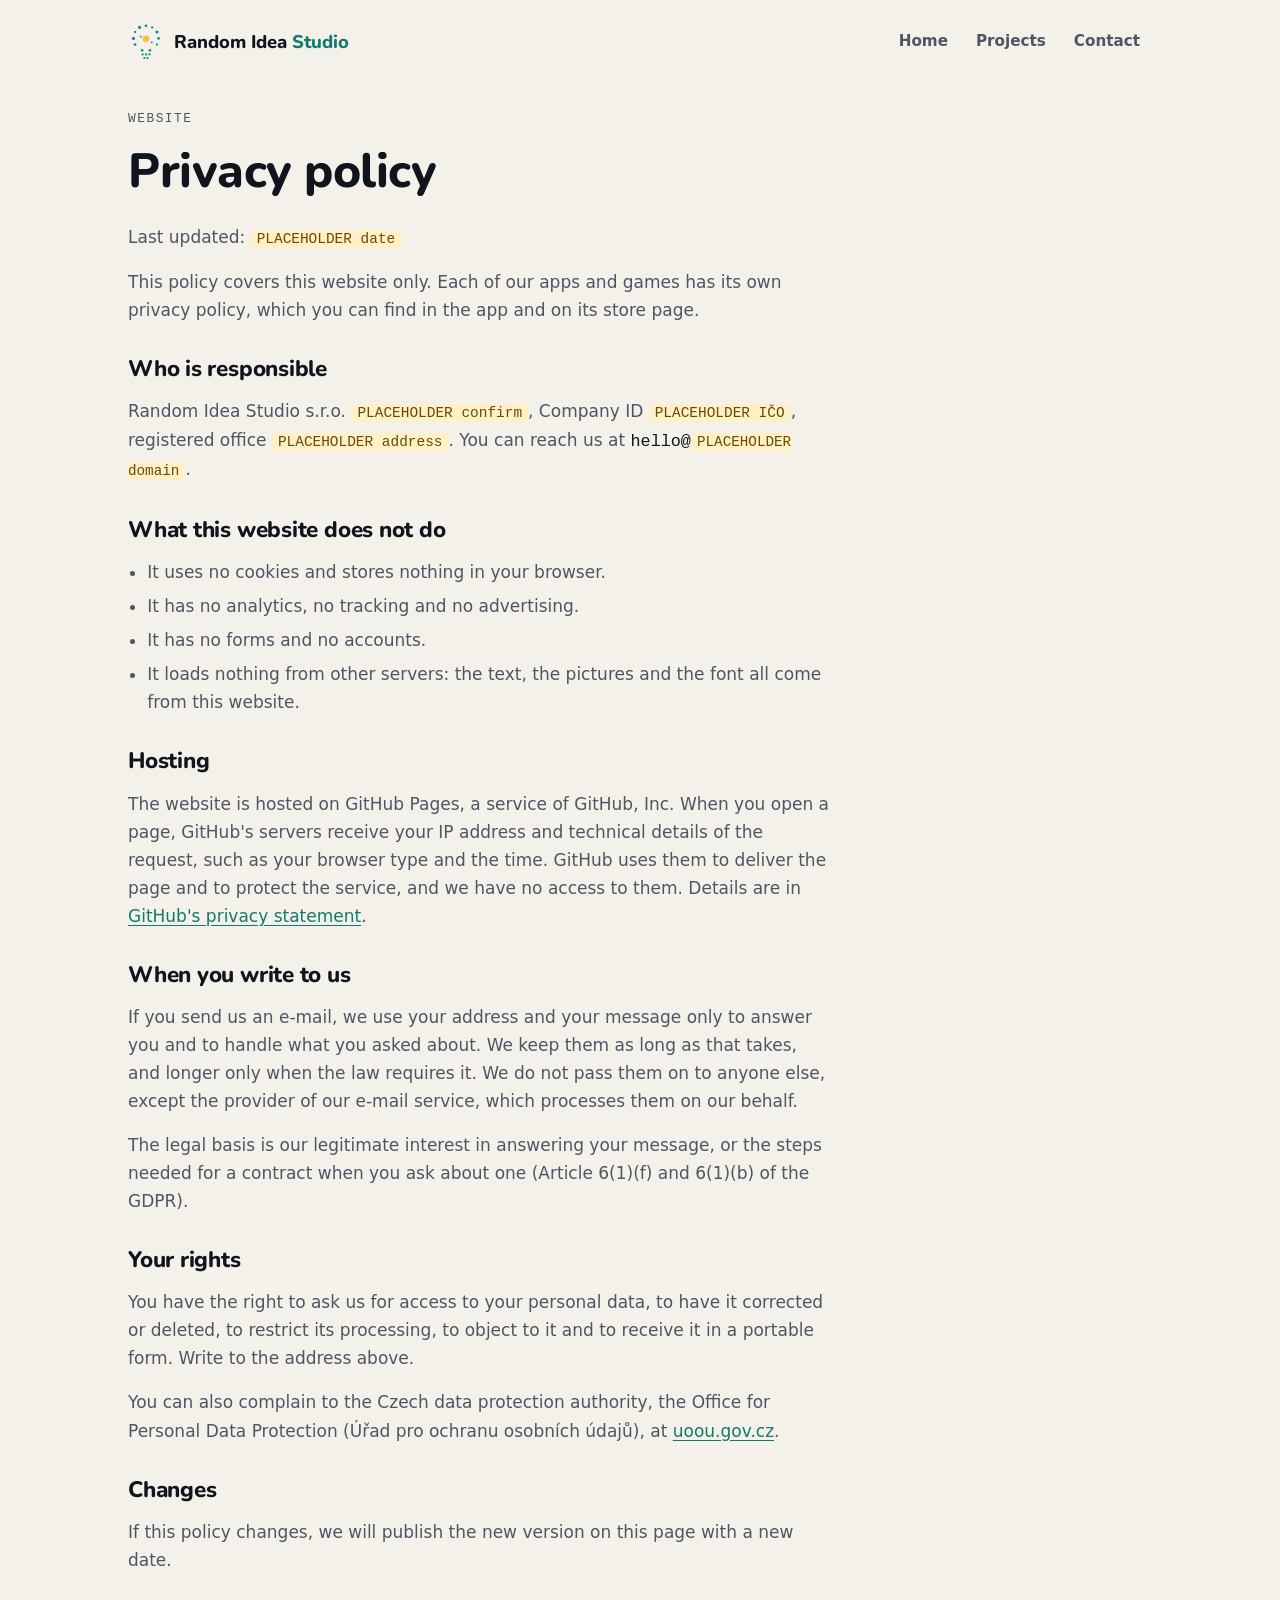
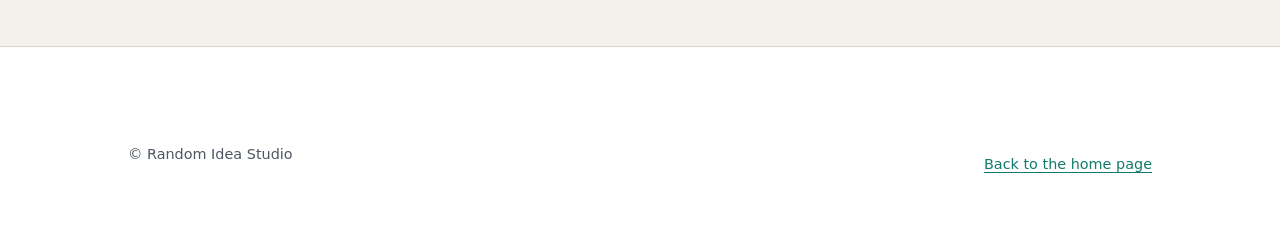
==== privacy.html @ 7c10977e "Add the studio website: home page, privacy policy, self-contained check" ====
<!doctype html>
<html lang="en">
<head>
<meta charset="utf-8">
<meta name="viewport" content="width=device-width, initial-scale=1, viewport-fit=cover">
<title>Privacy policy · Random Idea Studio</title>
<meta name="description" content="How the Random Idea Studio website handles personal data.">
<meta name="theme-color" content="#10141C">
<link rel="icon" href="favicon.svg" type="image/svg+xml">
<link rel="stylesheet" href="style.css">
</head>
<body>

<header class="top">
  <div class="wrap">
    <a class="brand" href="index.html" aria-label="Random Idea Studio, home page">
      <svg viewBox="260 200 504 630" aria-hidden="true">
        <g class="dots"><circle cx="320" cy="560" r="24"/><circle cx="292" cy="452" r="28"/><circle cx="320" cy="340" r="20"/><circle cx="400" cy="260" r="28"/><circle cx="512" cy="232" r="24"/><circle cx="620" cy="260" r="20"/><circle cx="704" cy="340" r="28"/><circle cx="732" cy="452" r="24"/><circle cx="704" cy="560" r="20"/><circle cx="444" cy="660" r="24"/><circle cx="580" cy="660" r="24"/><circle cx="452" cy="732" r="20"/><circle cx="512" cy="732" r="20"/><circle cx="572" cy="732" r="20"/><circle cx="484" cy="796" r="20"/><circle cx="540" cy="796" r="20"/><circle cx="420" cy="420" r="16"/><circle cx="612" cy="524" r="16"/></g>
        <circle class="core" cx="512" cy="460" r="60"/>
      </svg>
      <span>Random Idea <b>Studio</b></span>
    </a>
    <nav aria-label="Main">
      <ul>
        <li><a href="index.html">Home</a></li>
        <li><a href="index.html#projects">Projects</a></li>
        <li><a href="index.html#contact">Contact</a></li>
      </ul>
    </nav>
  </div>
</header>

<main class="doc">
  <div class="wrap">
    <div class="prose">
      <p class="eyebrow">Website</p>
      <h1>Privacy policy</h1>
      <p>Last updated: <span class="pending">PLACEHOLDER date</span></p>
      <p>This policy covers this website only. Each of our apps and games has its own privacy policy, which you can find in the app and on its store page.</p>

      <h2>Who is responsible</h2>
      <p>Random Idea Studio s.r.o. <span class="pending">PLACEHOLDER confirm</span>, Company ID <span class="pending">PLACEHOLDER IČO</span>, registered office <span class="pending">PLACEHOLDER address</span>. You can reach us at <span class="mail">hello@<span class="pending">PLACEHOLDER domain</span></span>.</p>

      <h2>What this website does not do</h2>
      <ul>
        <li>It uses no cookies and stores nothing in your browser.</li>
        <li>It has no analytics, no tracking and no advertising.</li>
        <li>It has no forms and no accounts.</li>
        <li>It loads nothing from other servers: the text, the pictures and the font all come from this website.</li>
      </ul>

      <h2>Hosting</h2>
      <p>The website is hosted on GitHub Pages, a service of GitHub, Inc. When you open a page, GitHub's servers receive your IP address and technical details of the request, such as your browser type and the time. GitHub uses them to deliver the page and to protect the service, and we have no access to them. Details are in <a href="https://docs.github.com/en/site-policy/privacy-policies/github-general-privacy-statement">GitHub's privacy statement</a>.</p>

      <h2>When you write to us</h2>
      <p>If you send us an e-mail, we use your address and your message only to answer you and to handle what you asked about. We keep them as long as that takes, and longer only when the law requires it. We do not pass them on to anyone else, except the provider of our e-mail service, which processes them on our behalf.</p>
      <p>The legal basis is our legitimate interest in answering your message, or the steps needed for a contract when you ask about one (Article 6(1)(f) and 6(1)(b) of the GDPR).</p>

      <h2>Your rights</h2>
      <p>You have the right to ask us for access to your personal data, to have it corrected or deleted, to restrict its processing, to object to it and to receive it in a portable form. Write to the address above.</p>
      <p>You can also complain to the Czech data protection authority, the Office for Personal Data Protection (Úřad pro ochranu osobních údajů), at <a href="https://uoou.gov.cz">uoou.gov.cz</a>.</p>

      <h2>Changes</h2>
      <p>If this policy changes, we will publish the new version on this page with a new date.</p>
    </div>
  </div>
</main>

<footer>
  <div class="wrap">
    <div class="fine">
      <span>© Random Idea Studio</span>
      <span><a href="index.html">Back to the home page</a></span>
    </div>
  </div>
</footer>

</body>
</html>
---- style.css ----
/* Random Idea Studio website. Plain CSS, no build step, no external resources.
   Colours from Branding/README.md. Dark by default, light when the system asks for it. */

@font-face {
  font-family: "Nunito Studio";
  src: url("fonts/nunito-800.woff") format("woff");
  font-weight: 800;
  font-style: normal;
  font-display: swap;
}

:root {
  --bg: #10141C;
  --surface: #171D29;
  --surface-2: #1E2533;
  --fg: #F4F1EA;
  --muted: #A9B0BC;
  --line: #2A3242;
  --teal: #3FD6C1;
  --teal-ink: #3FD6C1;
  --core: #FFC145;
  --mark-dot: #3FD6C1;
  --pending: #3A3220;
  --pending-fg: #FFD27A;
  --f-display: "Nunito Studio", "Segoe UI", system-ui, -apple-system, Roboto, Arial, sans-serif;
  --f-body: system-ui, -apple-system, "Segoe UI", Roboto, "Helvetica Neue", Arial, sans-serif;
  --f-mono: ui-monospace, "Cascadia Mono", "SF Mono", Consolas, "Liberation Mono", monospace;
  color-scheme: dark;
}
@media (prefers-color-scheme: light) {
  :root {
    --bg: #F4F1EA; --surface: #FFFFFF; --surface-2: #ECE8DE; --fg: #10141C; --muted: #4E5663;
    --line: #DAD5C8; --teal-ink: #137A6D; --mark-dot: #178F80;
    --pending: #FFF0C7; --pending-fg: #6B4A00;
    color-scheme: light;
  }
}

* { box-sizing: border-box; }
html { scroll-behavior: smooth; -webkit-text-size-adjust: 100%; }
@media (prefers-reduced-motion: reduce) { html { scroll-behavior: auto; } }
body {
  margin: 0;
  background: var(--bg); color: var(--fg);
  font-family: var(--f-body); font-size: 1.0625rem; line-height: 1.65;
  -webkit-font-smoothing: antialiased;
}
img, svg { max-width: 100%; }
.wrap {
  max-width: 68rem; margin: 0 auto;
  padding-left: max(16px, env(safe-area-inset-left, 0px));
  padding-right: max(16px, env(safe-area-inset-right, 0px));
}
@media (min-width: 720px) {
  .wrap { padding-left: max(32px, env(safe-area-inset-left, 0px)); padding-right: max(32px, env(safe-area-inset-right, 0px)); }
}
h1, h2, h3 { font-family: var(--f-display); font-weight: 800; line-height: 1.12; margin: 0; text-wrap: balance; letter-spacing: -0.01em; }
h1 { font-size: clamp(2.4rem, 6vw, 4rem); }
h2 { font-size: clamp(1.75rem, 3.6vw, 2.5rem); }
h3 { font-size: 1.3rem; }
p { margin: 0; }
a { color: var(--teal-ink); text-underline-offset: 3px; }
a:focus-visible { outline: 3px solid var(--core); outline-offset: 3px; border-radius: 4px; }
.eyebrow { font-family: var(--f-mono); font-size: 0.8rem; letter-spacing: 0.12em; text-transform: uppercase; color: var(--teal-ink); }
.lede { font-size: 1.2rem; color: var(--muted); max-width: 38rem; }
.prose { max-width: 40rem; display: grid; gap: 1rem; }
.prose p, .prose li { color: var(--muted); }
.prose strong { color: var(--fg); }
.pending { background: var(--pending); color: var(--pending-fg); padding: 1px 6px; border-radius: 4px; font-family: var(--f-mono); font-size: 0.85em; }

/* Header */
header.top { padding-block: 20px; }
header.top .wrap { display: flex; align-items: center; justify-content: space-between; gap: 16px; flex-wrap: wrap; }
.brand { display: flex; align-items: center; gap: 10px; text-decoration: none; color: var(--fg); font-family: var(--f-display); font-weight: 800; font-size: 1.15rem; min-height: 44px; }
.brand svg { width: 36px; height: 36px; }
.brand b { color: var(--teal-ink); }
nav ul { list-style: none; margin: 0; padding: 0; display: flex; gap: 4px; flex-wrap: wrap; }
nav a { display: inline-flex; align-items: center; min-height: 44px; padding: 0 12px; border-radius: 999px; color: var(--muted); text-decoration: none; font-weight: 700; font-size: 0.95rem; }
nav a:hover { color: var(--fg); background: var(--surface); }

/* Hero */
.hero { padding-block: 40px 72px; }
.hero .wrap { display: grid; grid-template-columns: minmax(0, 1.25fr) minmax(0, 1fr); gap: 40px; align-items: center; }
.hero-text { display: grid; gap: 22px; min-width: 0; }
.hero h1 .hl { color: var(--teal-ink); }
.hero-mark { margin: 0; max-width: 420px; width: 100%; justify-self: center; }
.hero-mark svg { width: 100%; height: auto; display: block; overflow: visible; }
.hero-mark .dot, .brand .dots { fill: var(--mark-dot); }
.brand .core { fill: var(--core); }
.hero-mark .core { fill: var(--core); }
.hero-note { font-family: var(--f-mono); font-size: 0.8rem; color: var(--muted); text-align: center; margin-top: 8px; }
.cta { display: flex; gap: 12px; flex-wrap: wrap; }
.btn { display: inline-flex; align-items: center; min-height: 48px; padding: 0 22px; border-radius: 999px; font-weight: 700; text-decoration: none; }
.btn.primary { background: var(--teal); color: #10141C; }
.btn.ghost { border: 2px solid var(--line); color: var(--fg); }
.btn.ghost:hover { border-color: var(--teal); }
@media (max-width: 760px) {
  .hero .wrap { grid-template-columns: 1fr; }
  .hero-mark { max-width: 260px; order: -1; }
}
/* The dots start scattered and gather into the bulb once, on load. */
@media (prefers-reduced-motion: no-preference) {
  .hero-mark .dot { animation: gather 1.6s cubic-bezier(.2,.8,.2,1) both; animation-delay: var(--d, 0s); }
  .hero-mark .core { animation: glow 1.6s ease-out both; }
}
@keyframes gather { from { transform: translate(var(--x, 0), var(--y, 0)); } to { transform: translate(0, 0); } }
@keyframes glow { from { opacity: .35; } to { opacity: 1; } }

/* Sections */
section.band { padding-block: 72px; border-top: 1px solid var(--line); }
.section-head { display: grid; gap: 12px; margin-bottom: 36px; max-width: 44rem; }
.split { display: grid; grid-template-columns: minmax(0, 1fr) minmax(0, 1fr); gap: 48px; align-items: start; }
.split .section-head { margin: 0; }
@media (max-width: 860px) { .split { grid-template-columns: 1fr; gap: 32px; } }

/* Process */
.steps { list-style: none; margin: 0; padding: 0; display: grid; grid-template-columns: repeat(3, minmax(0, 1fr)); gap: 16px; }
.step { background: var(--surface); border: 1px solid var(--line); border-radius: 18px; padding: 24px; display: grid; gap: 12px; align-content: start; min-width: 0; }
.step .who { display: flex; align-items: center; gap: 10px; font-family: var(--f-mono); font-size: 0.8rem; letter-spacing: 0.08em; text-transform: uppercase; color: var(--muted); }
.step .num { width: 36px; height: 36px; border-radius: 50%; display: grid; place-items: center; font-family: var(--f-display); font-weight: 800; font-size: 1.05rem; background: var(--surface-2); color: var(--fg); border: 2px solid var(--teal); }
.step:nth-child(2) .num { background: var(--teal); color: #10141C; }
.step:nth-child(3) .num { background: linear-gradient(90deg, var(--surface-2) 50%, var(--teal) 50%); }
.step p { color: var(--muted); }
.loop-note { margin-top: 20px; color: var(--muted); font-size: 0.95rem; }
@media (max-width: 860px) { .steps { grid-template-columns: 1fr; } }

/* Where the time goes */
.focus { list-style: none; margin: 0; padding: 0; max-width: 44rem; }
.focus li { display: grid; grid-template-columns: 12px minmax(0, 1fr); gap: 16px; padding-block: 14px; border-bottom: 1px solid var(--line); }
.focus li:first-child { border-top: 1px solid var(--line); }
.focus li::before { content: ""; width: 12px; height: 12px; border-radius: 50%; background: var(--teal); margin-top: 8px; }
.focus b { display: block; font-family: var(--f-display); font-weight: 800; font-size: 1.1rem; }
.focus span { color: var(--muted); }

/* Limits */
.limits { display: grid; grid-template-columns: repeat(2, minmax(0, 1fr)); gap: 16px; margin-top: 8px; }
.limit { border-left: 3px solid var(--core); padding: 4px 0 4px 18px; min-width: 0; }
.limit b { display: block; font-family: var(--f-display); font-weight: 800; font-size: 1.1rem; margin-bottom: 4px; }
.limit span { color: var(--muted); }
@media (max-width: 720px) { .limits { grid-template-columns: 1fr; } }

/* Name */
.name-quote { font-family: var(--f-display); font-weight: 800; font-size: clamp(1.6rem, 3.4vw, 2.4rem); line-height: 1.2; max-width: 46rem; text-wrap: balance; }
.name-quote .hl { color: var(--teal-ink); }
.name-band .prose { margin-top: 28px; }

/* Projects */
.projects { list-style: none; margin: 0; padding: 0; border-top: 1px solid var(--line); }
.project { display: grid; grid-template-columns: 56px minmax(0, 15rem) minmax(0, 1fr); gap: 8px 24px; padding-block: 28px; border-bottom: 1px solid var(--line); align-items: start; }
.project .mark { width: 56px; height: 56px; display: grid; place-items: center; }
.project .mark i { display: block; border-radius: 50%; background: var(--teal); }
.project h3 { font-size: 1.35rem; }
.project .kind { font-family: var(--f-mono); font-size: 0.78rem; letter-spacing: 0.06em; text-transform: uppercase; color: var(--muted); margin-top: 6px; }
.project .status { display: inline-flex; align-items: center; gap: 6px; margin-top: 10px; font-size: 0.85rem; font-weight: 700; padding: 3px 10px; border-radius: 999px; border: 1px solid var(--line); color: var(--fg); }
.project .status::before { content: ""; width: 8px; height: 8px; border-radius: 50%; border: 2px solid var(--teal); }
.project .body { display: grid; gap: 10px; min-width: 0; }
.project .body p { color: var(--muted); }
.project .why { color: var(--fg); font-size: 0.97rem; }
.project .why b { font-family: var(--f-mono); font-size: 0.75rem; letter-spacing: 0.08em; text-transform: uppercase; color: var(--teal-ink); margin-right: 8px; }
.project .why.soon { color: var(--muted); font-style: italic; }
@media (max-width: 760px) {
  .project { grid-template-columns: 44px minmax(0, 1fr); }
  .project .mark { width: 44px; height: 44px; }
  .project .body { grid-column: 1 / -1; }
}

/* Privacy page */
.doc { padding-block: 24px 72px; }
.doc .prose { max-width: 44rem; }
.doc h1 { font-size: clamp(2rem, 5vw, 3rem); margin-bottom: 8px; }
.doc h2 { font-size: 1.4rem; margin-top: 16px; }
.doc ul { margin: 0; padding-left: 1.2rem; display: grid; gap: 6px; }

/* Footer */
footer { border-top: 1px solid var(--line); padding-block: 56px 40px; background: var(--surface); }
footer .grid { display: grid; grid-template-columns: minmax(0, 1.2fr) minmax(0, 1fr); gap: 40px; }
@media (max-width: 760px) { footer .grid { grid-template-columns: 1fr; } }
footer h2 { font-size: 1.6rem; margin-bottom: 12px; }
footer p, footer dd { color: var(--muted); }
.legal { margin: 0; display: grid; grid-template-columns: max-content minmax(0, 1fr); gap: 6px 16px; font-size: 0.95rem; }
.legal dt { font-weight: 700; }
.legal dd { margin: 0; }
.mail { font-family: var(--f-mono); font-size: 1.05rem; color: var(--fg); }
.fine { margin-top: 40px; font-size: 0.9rem; color: var(--muted); display: flex; gap: 8px 16px; flex-wrap: wrap; justify-content: space-between; }
.fine a { display: inline-flex; align-items: center; min-height: 44px; }
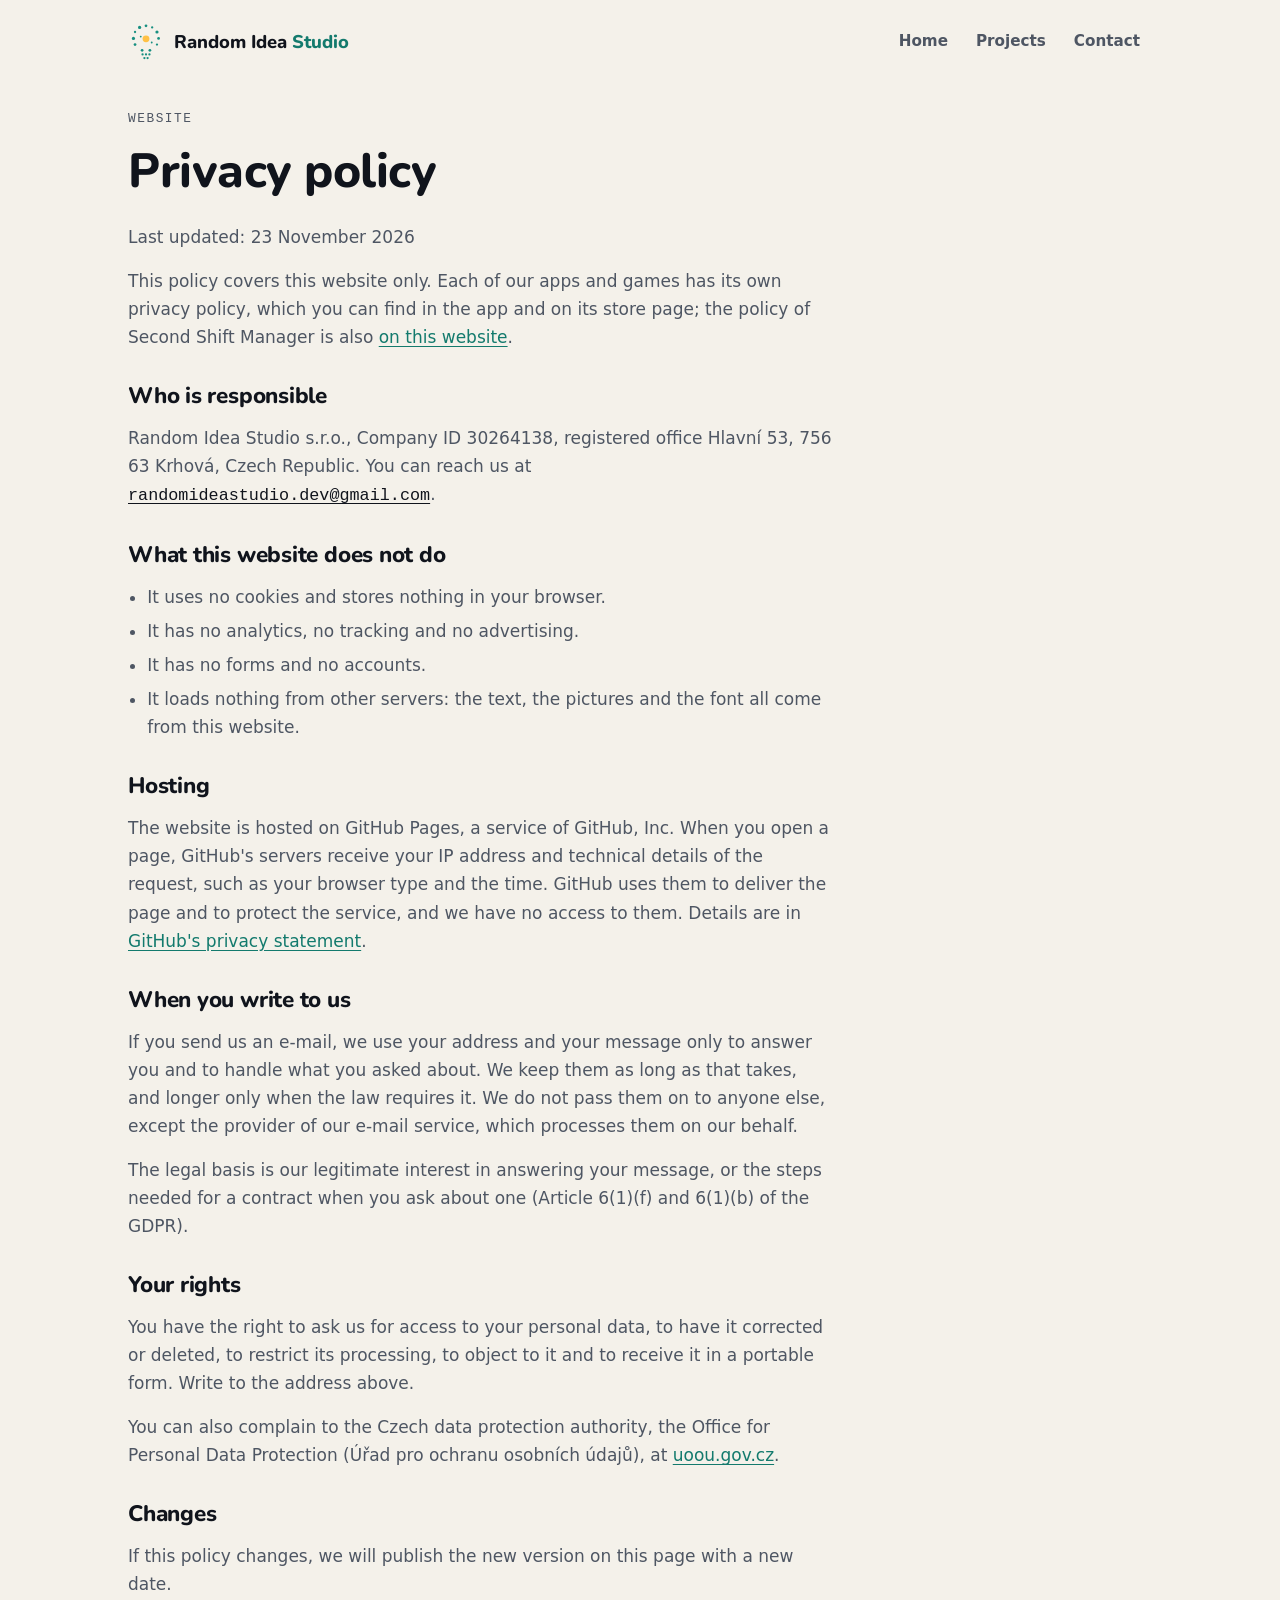
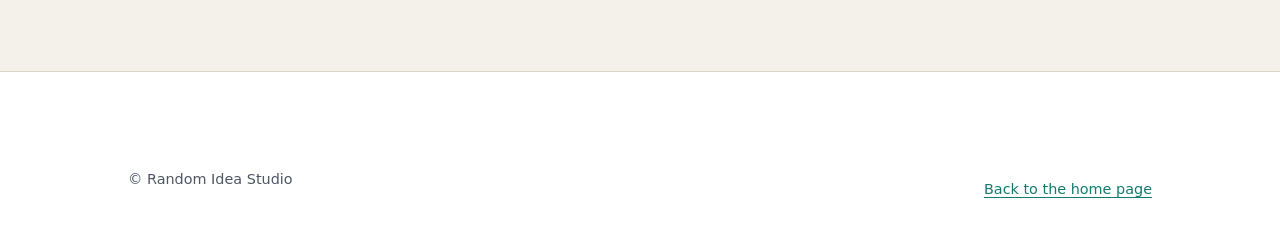
==== commit 0d044f39: "Fill in company details, contact address and the Second Shift Manager privacy page" ====
--- a/privacy.html
+++ b/privacy.html
@@ -35,11 +35,11 @@
     <div class="prose">
       <p class="eyebrow">Website</p>
       <h1>Privacy policy</h1>
-      <p>Last updated: <span class="pending">PLACEHOLDER date</span></p>
-      <p>This policy covers this website only. Each of our apps and games has its own privacy policy, which you can find in the app and on its store page.</p>
+      <p>Last updated: 23 November 2026</p>
+      <p>This policy covers this website only. Each of our apps and games has its own privacy policy, which you can find in the app and on its store page; the policy of Second Shift Manager is also <a href="second-shift-manager-privacy.html">on this website</a>.</p>
 
       <h2>Who is responsible</h2>
-      <p>Random Idea Studio s.r.o. <span class="pending">PLACEHOLDER confirm</span>, Company ID <span class="pending">PLACEHOLDER IČO</span>, registered office <span class="pending">PLACEHOLDER address</span>. You can reach us at <span class="mail">hello@<span class="pending">PLACEHOLDER domain</span></span>.</p>
+      <p>Random Idea Studio s.r.o., Company ID 30264138, registered office Hlavní 53, 756 63 Krhová, Czech Republic. You can reach us at <a class="mail" href="mailto:randomideastudio.dev@gmail.com">randomideastudio.dev@gmail.com</a>.</p>
 
       <h2>What this website does not do</h2>
       <ul>
